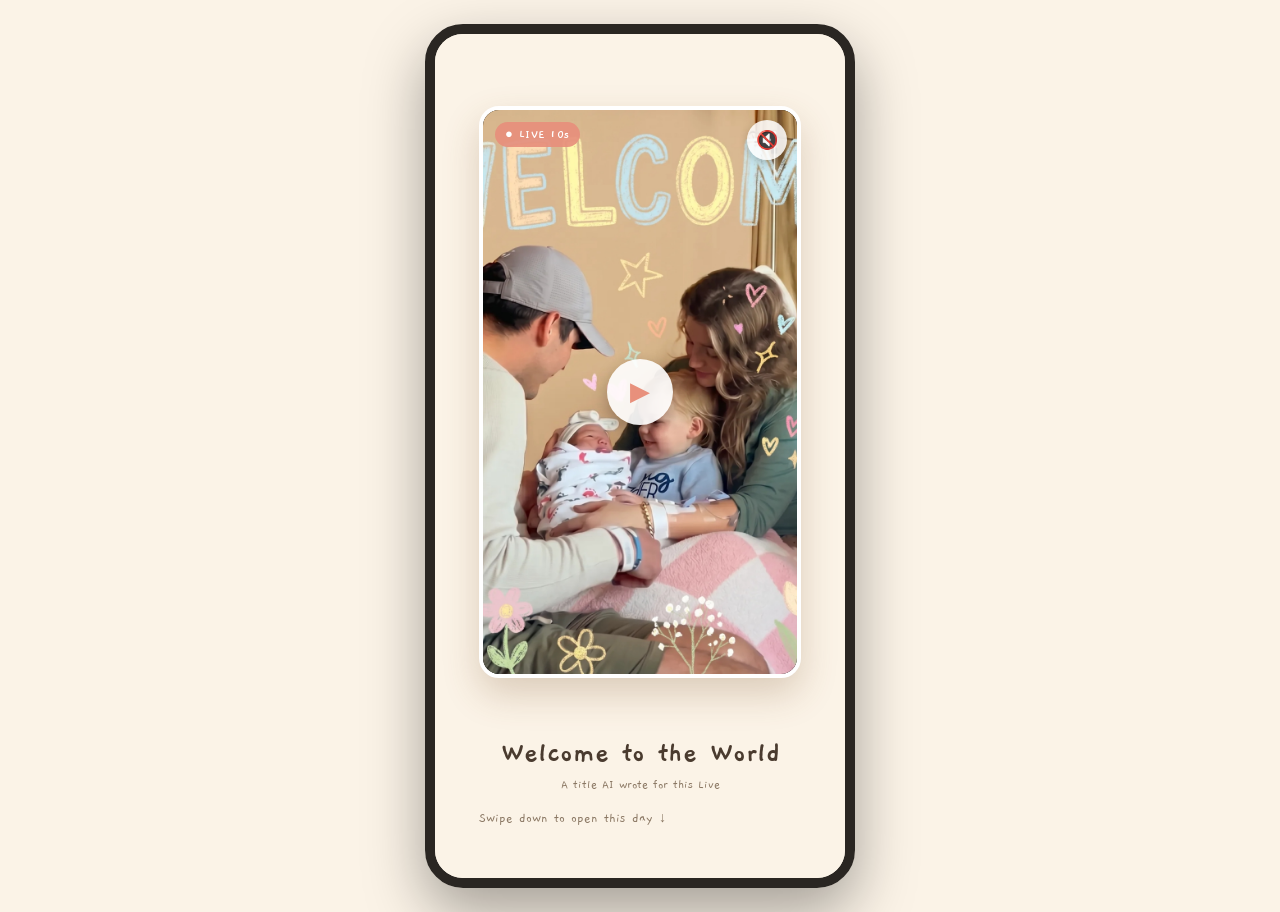
==== index.html @ c050fe30 "Moment 记忆卡片 H5（家庭·新生儿，暖色手账风）· 刷卡 H5 体验 Co-Authored-By: Claude Opus 4.8 (1M context) <noreply@anthrop" ====
<!DOCTYPE html>
<html lang="en">
<head>
<meta charset="UTF-8" />
<meta name="viewport" content="width=device-width, initial-scale=1.0, viewport-fit=cover" />
<title>Moment · Memory Card</title>
<link rel="preconnect" href="https://fonts.googleapis.com" />
<link rel="preconnect" href="https://fonts.gstatic.com" crossorigin />
<link href="https://fonts.googleapis.com/css2?family=Gaegu:wght@400;700&family=Caveat:wght@400;600;700&display=swap" rel="stylesheet" />
<link rel="stylesheet" href="styles.css?v=7" />
</head>
<body>

<!-- decorative stickers (generated by the AI UI auto-design module: newborn · spring · tender theme) -->
<div class="bg-decor" aria-hidden="true">
  <span class="decor d-star"  style="--x:8%;  --d:0s;   --s:1;">✦</span>
  <span class="decor d-cloud" style="--x:78%; --d:3s;   --s:1.2;">☁︎</span>
  <span class="decor d-heart" style="--x:22%; --d:6s;   --s:.9;">❤︎</span>
  <span class="decor d-star"  style="--x:64%; --d:9s;   --s:.8;">✦</span>
  <span class="decor d-dot"   style="--x:42%; --d:1.5s; --s:1;">•</span>
  <span class="decor d-foot"  style="--x:88%; --d:4.5s; --s:1;">👣</span>
</div>

<main class="card">

  <!-- ① Hero: 10s Live + AI title -->
  <section class="module live-module">
    <div class="live-frame">
      <video id="liveVideo" class="live-video"
             playsinline loop muted
             poster="assets/hero.jpg"
             preload="metadata">
        <source src="assets/live.mp4" type="video/mp4" />
      </video>
      <div class="live-badge">● LIVE 10s</div>
      <button id="soundBtn" class="sound-btn" aria-label="toggle sound">🔇</button>
      <button id="playBtn" class="play-overlay" aria-label="play">▶</button>
    </div>
    <!-- AI title: short phrase, ≤4 words -->
    <h1 class="ai-title">Welcome to the World</h1>
    <p class="ai-title-sub">A title AI wrote for this Live</p>
    <div class="scroll-hint">Swipe down to open this day ↓</div>
  </section>

  <!-- ② Cover photo -->
  <section class="cover">
    <div class="cover-frame">
      <img src="assets/hero.jpg" alt="Welcome — family of 4" class="cover-img" />
      <div class="cover-tape tape-l"></div>
      <div class="cover-tape tape-r"></div>
    </div>
    <div class="cover-meta">
      <span class="brandlet">Moment</span>
      <span class="cover-date">August 2024</span>
    </div>
  </section>

  <!-- ③ Audio: fun voice highlights -->
  <section class="module audio-module">
    <div class="m-label">🎙 What everyone's saying</div>
    <div class="bubbles">
      <div class="bubble b-them" data-src="assets/clips/line1.mp3">
        <span class="bub-play">▶</span>I have someone for you to meet, baby ♡
      </div>
      <div class="bubble b-me" data-src="assets/clips/line2.mp3">
        <span class="bub-play">▶</span>You want to get cozy? You can hold her
      </div>
      <div class="bubble b-them" data-src="assets/clips/line3.mp3">
        <span class="bub-play">▶</span>Good job, Ezra — she loves it!
      </div>
      <div class="bubble b-me" data-src="assets/clips/line4.mp3">
        <span class="bub-play">▶</span>Hi, beautiful boy — Mommy missed you today
      </div>
      <div class="bubble b-them" data-src="assets/clips/line5.mp3">
        <span class="bub-play">▶</span>Who's that? Your best friend?
      </div>
    </div>
    <!-- hidden player: plays the per-line clip files -->
    <audio id="clipAudio" preload="none"></audio>
  </section>

  <!-- ④ Text: AI healing poem -->
  <section class="module poem-module">
    <div class="m-label">✍ A little poem for you</div>
    <div class="poem-paper">
      <p class="poem">
        On a March morning, you gently arrived<br/>
        Tiny hands holding the whole wide world<br/>
        Mommy's arms — your very first ocean<br/>
        Daddy's shoulders, shielding you from the wind<br/>
        From today on, we are all your home
      </p>
      <div class="poem-sign">—— by Moment AI</div>
    </div>
  </section>

  <!-- ⑤ Stylized photo: flat cartoon highlight frame -->
  <section class="module stylized-module">
    <div class="m-label">🎨 This frame, turned into art</div>
    <div class="polaroid">
      <div class="polaroid-img-wrap">
        <img src="assets/cover.png" alt="stylized highlight frame" class="polaroid-img" />
      </div>
      <div class="polaroid-cap">Flat cartoon style · highlight</div>
    </div>
  </section>

  <!-- ⑥ Brand + AI auto-design note -->
  <footer class="card-footer">
    <div class="brand">Moment</div>
    <div class="brand-tag">Capturing every moment worth keeping</div>

    <details class="ai-note">
      <summary>✨ This card was designed by AI, just for you</summary>
      <div class="ai-note-body">
        <div class="ai-row"><span>Scene</span><b>Newborn · Family</b></div>
        <div class="ai-row"><span>Time</span><b>Spring morning</b></div>
        <div class="ai-row"><span>Weather</span><b>Sunny ☀︎</b></div>
        <div class="ai-row"><span>Mood</span><b>Tender · Joyful</b></div>
        <div class="ai-row"><span>Style</span><b>Warm storybook + baby stickers</b></div>
      </div>
    </details>
  </footer>

</main>

<script src="app.js?v=7"></script>
</body>
</html>
---- styles.css ----
/* =========================================================
   Moment · 记忆卡片 H5  ——  竖屏 · 简洁绘本 / 儿童化风格
   覆盖 PRD「卡片功能」全部模块：
   首图(Live+AI标题) / 音频 / AI治愈短诗 / 风格化照片 / 品牌标识 / UI自动设计
   ========================================================= */

:root{
  /* 暖橘绘本色板（由 UI 自动设计模块依据「新生儿·春日·温柔」生成） */
  --paper:      #fbf3e7;
  --paper-2:    #f6e8d6;
  --ink:        #4a3b2f;
  --ink-soft:   #8a7763;
  --accent:     #e8907c;   /* 暖珊瑚 */
  --accent-2:   #f4c95d;   /* 奶油黄 */
  --sky:        #a9cbd6;   /* 柔蓝 */
  --line:       #e7d6bf;
  --card-w:     430px;

  --f-cute:  "Gaegu", "Comic Sans MS", "PingFang SC", sans-serif;
  --f-poem:  "Caveat", "Gaegu", "Segoe Script", cursive;
  --f-en:    "Gaegu", "Comic Sans MS", cursive;
}

*{ box-sizing:border-box; margin:0; padding:0; -webkit-tap-highlight-color:transparent; }

html,body{ background:var(--paper); }

body{
  font-family: var(--f-cute);
  color: var(--ink);
  display:flex;
  justify-content:center;
  min-height:100vh;
  /* 单一连续底色，无分层 */
  background: var(--paper);
}

/* ---------- 卡片主体（竖屏画布） ---------- */
.card{
  position:relative;
  width:100%;
  max-width:var(--card-w);
  background: var(--paper);     /* 连续单色，无条纹/渐变分层 */
  min-height:100vh;
  overflow:hidden;
  box-shadow:0 0 50px rgba(120,90,50,.18);
  padding-bottom:48px;
}

/* ---------- 飘落装饰贴纸（UI 自动设计：贴纸层） ---------- */
.bg-decor{ position:fixed; inset:0; pointer-events:none; z-index:5;
  max-width:var(--card-w); margin:0 auto; overflow:hidden; }
.decor{
  position:absolute; top:-8%; left:var(--x);
  font-size:calc(20px * var(--s));
  opacity:.5;
  animation: floatDown 14s linear infinite;
  animation-delay: var(--d);
}
.d-star{ color:var(--accent-2); }
.d-cloud{ color:#fff; font-size:calc(30px*var(--s)); text-shadow:0 2px 6px rgba(140,170,180,.4); }
.d-heart{ color:var(--accent); }
.d-dot{ color:var(--sky); font-size:calc(34px*var(--s)); }
.d-foot{ filter:saturate(.8); }
@keyframes floatDown{
  0%{ transform:translateY(-10vh) rotate(0deg); opacity:0; }
  10%{ opacity:.5; }
  90%{ opacity:.5; }
  100%{ transform:translateY(112vh) rotate(40deg); opacity:0; }
}

/* ---------- ① 封面 ---------- */
.cover{ position:relative; padding:34px 26px 22px; text-align:center; z-index:6; }
.cover-frame{
  position:relative;
  background:#fff;
  padding:12px 12px 14px;
  border-radius:6px;
  box-shadow:0 14px 30px rgba(120,80,40,.22);
  transform:rotate(-2deg);
}
.cover-img{ width:100%; display:block; border-radius:3px; }
.cover-tape{
  position:absolute; top:-14px; width:74px; height:30px;
  background:rgba(244,201,93,.6);
  box-shadow:0 2px 4px rgba(0,0,0,.08);
}
.tape-l{ left:14px; transform:rotate(-8deg); }
.tape-r{ right:14px; transform:rotate(7deg); }
.cover-meta{
  display:flex; justify-content:space-between; align-items:baseline;
  margin:18px 6px 0;
}
.brandlet{ font-family:var(--f-en); font-size:24px; color:var(--accent); font-weight:700; }
.cover-date{ font-family:var(--f-en); font-size:18px; color:var(--ink-soft); letter-spacing:2px; }
.scroll-hint{
  margin-top:16px; font-size:14px; color:var(--ink-soft);
  animation: bob 1.8s ease-in-out infinite;
}
@keyframes bob{ 0%,100%{ transform:translateY(0); } 50%{ transform:translateY(5px); } }

/* ---------- 通用模块 ---------- */
.module{ position:relative; z-index:6; padding:26px 26px 8px; }
.m-label{
  display:inline-block;
  font-size:16px; color:var(--ink);
  background:var(--accent-2);
  padding:5px 14px; border-radius:14px 14px 14px 4px;
  box-shadow:0 3px 0 rgba(190,150,60,.35);
  margin-bottom:16px;
}

/* ---------- ② 首图 Live ---------- */
.module.live-module{
  padding:72px 44px 64px;
}
.live-frame{
  position:relative;
  width:100%;
  max-width:340px;
  margin:0 auto 56px;
  aspect-ratio:720 / 1278;
  border-radius:20px;
  overflow:hidden;
  background:#000;
  box-shadow:0 16px 36px rgba(120,80,40,.24);
  border:4px solid #fff;
}
.live-module .ai-title,
.live-module .ai-title-sub,
.live-module .scroll-hint{
  padding-left:0;
  padding-right:0;
}
.live-video{ width:100%; height:100%; object-fit:cover; display:block; }
.live-badge{
  position:absolute; top:12px; left:12px;
  background:rgba(232,144,124,.92); color:#fff;
  font-family:var(--f-en); font-size:13px; font-weight:700;
  padding:4px 10px; border-radius:20px;
  letter-spacing:.5px;
}
.sound-btn{
  position:absolute; top:10px; right:10px;
  width:40px; height:40px; border:none; border-radius:50%;
  background:rgba(255,255,255,.85); font-size:18px; cursor:pointer;
  box-shadow:0 3px 8px rgba(0,0,0,.2);
}
.play-overlay{
  position:absolute; inset:0; margin:auto;
  width:66px; height:66px; border:none; border-radius:50%;
  background:rgba(255,255,255,.9); color:var(--accent);
  font-size:26px; cursor:pointer;
  display:flex; align-items:center; justify-content:center;
  box-shadow:0 6px 16px rgba(0,0,0,.25);
  transition:opacity .3s, transform .2s;
}
.play-overlay.hidden{ opacity:0; pointer-events:none; transform:scale(.7); }
.play-overlay:active{ transform:scale(.9); }

.ai-title{
  font-family:var(--f-cute);
  font-size:30px; color:var(--ink);
  text-align:center; margin:0 0 4px; line-height:1.3;
}
.ai-title-sub{ text-align:center; font-size:13px; color:var(--ink-soft); }

/* ---------- ③ 音频气泡 ---------- */
.bubbles{ display:flex; flex-direction:column; gap:12px; margin-bottom:18px; }
.bubble{
  max-width:82%; padding:12px 16px; font-size:16px; line-height:1.5;
  border-radius:18px; box-shadow:0 4px 10px rgba(120,80,40,.12);
  position:relative; cursor:pointer;
  display:flex; align-items:center; gap:9px;
  transition:transform .12s ease, box-shadow .2s ease;
}
.bubble:active{ transform:scale(.98); }
.bub-play{
  flex:0 0 auto;
  width:22px; height:22px; border-radius:50%;
  display:inline-flex; align-items:center; justify-content:center;
  font-size:10px; color:#fff; background:var(--accent);
}
.b-them{ align-self:flex-start; background:#fff; border-bottom-left-radius:4px; }
.b-me{ align-self:flex-end; background:var(--sky); color:#2b4750; border-bottom-right-radius:4px; }
.b-me .bub-play{ background:#2b4750; }
.bubble.playing{ box-shadow:0 0 0 2px var(--accent), 0 6px 14px rgba(232,144,124,.35); }
.bubble.playing .bub-play{ animation:pulse 1s ease-in-out infinite; }
@keyframes pulse{ 0%,100%{ transform:scale(1); } 50%{ transform:scale(1.18); } }
.audio-play{
  display:flex; align-items:center; gap:12px;
  width:100%; padding:14px 18px; border:none; cursor:pointer;
  background:var(--accent); color:#fff; border-radius:18px;
  font-family:var(--f-cute); font-size:16px;
  box-shadow:0 6px 14px rgba(232,144,124,.4);
}
.ap-icon{ font-size:16px; }
.ap-wave{ display:flex; align-items:center; gap:3px; height:20px; flex:1; }
.ap-wave i{ width:3px; height:6px; background:rgba(255,255,255,.9); border-radius:2px; }
.audio-play.playing .ap-wave i{ animation: wave .9s ease-in-out infinite; }
.ap-wave i:nth-child(2){ animation-delay:.15s; }
.ap-wave i:nth-child(3){ animation-delay:.3s; }
.ap-wave i:nth-child(4){ animation-delay:.45s; }
.ap-wave i:nth-child(5){ animation-delay:.6s; }
@keyframes wave{ 0%,100%{ height:6px; } 50%{ height:18px; } }
.ap-text{ white-space:nowrap; }

/* ---------- ④ AI 治愈短诗 ---------- */
.poem-paper{
  background:#fffdf8;
  border:1px dashed var(--line);
  border-radius:14px;
  padding:26px 22px 18px;
  box-shadow:0 6px 16px rgba(120,80,40,.1);
}
.poem{
  font-family:var(--f-poem);
  font-size:27px; line-height:1.7; color:var(--ink);
  letter-spacing:.3px;
}
.poem-sign{ text-align:right; margin-top:14px; font-family:var(--f-en); font-size:14px; color:var(--ink-soft); }

/* ---------- ⑤ 风格化照片（拍立得） ---------- */
.stylized-module{ display:flex; flex-direction:column; align-items:flex-start; }
.polaroid{
  align-self:center;
  background:#fff; padding:14px 14px 0; border-radius:4px;
  box-shadow:0 14px 30px rgba(120,80,40,.22);
  transform:rotate(2deg);
  margin-top:6px;
}
.polaroid-img-wrap{ overflow:hidden; border-radius:2px; }
.polaroid-img{ width:100%; display:block; filter:saturate(1.05) contrast(1.02); }
.polaroid-cap{
  font-family:var(--f-en); font-size:18px; color:var(--ink-soft);
  text-align:center; padding:14px 0 18px;
}

/* ---------- ⑥ 品牌标识 + UI 自动设计 ---------- */
.card-footer{ position:relative; z-index:6; text-align:center; padding:34px 26px 0; }
.brand{ font-family:var(--f-en); font-size:36px; color:var(--accent); font-weight:700; }
.brand-tag{ font-size:13px; color:var(--ink-soft); margin-top:2px; }

.ai-note{
  margin:24px auto 0; max-width:320px;
  background:#fffdf8; border:1px solid var(--line); border-radius:14px;
  text-align:left; overflow:hidden;
}
.ai-note summary{
  cursor:pointer; list-style:none; padding:13px 16px;
  font-size:14px; color:var(--ink); background:var(--paper-2);
}
.ai-note summary::-webkit-details-marker{ display:none; }
.ai-note-body{ padding:8px 16px 14px; }
.ai-row{ display:flex; justify-content:space-between; padding:7px 0; border-bottom:1px dashed var(--line); font-size:14px; }
.ai-row:last-child{ border-bottom:none; }
.ai-row span{ color:var(--ink-soft); }
.ai-row b{ color:var(--ink); font-weight:400; }

/* ---------- 桌面预览：模拟手机外框 ---------- */
@media (min-width:480px){
  body{ align-items:center; padding:24px 0; }
  .card{ border-radius:38px; min-height:auto; max-height:96vh; overflow-y:auto;
         border:10px solid #2a2622; box-shadow:0 24px 60px rgba(0,0,0,.35); }
  .live-frame{
    border-radius:20px;
  }
  .bg-decor{ display:none; }
}
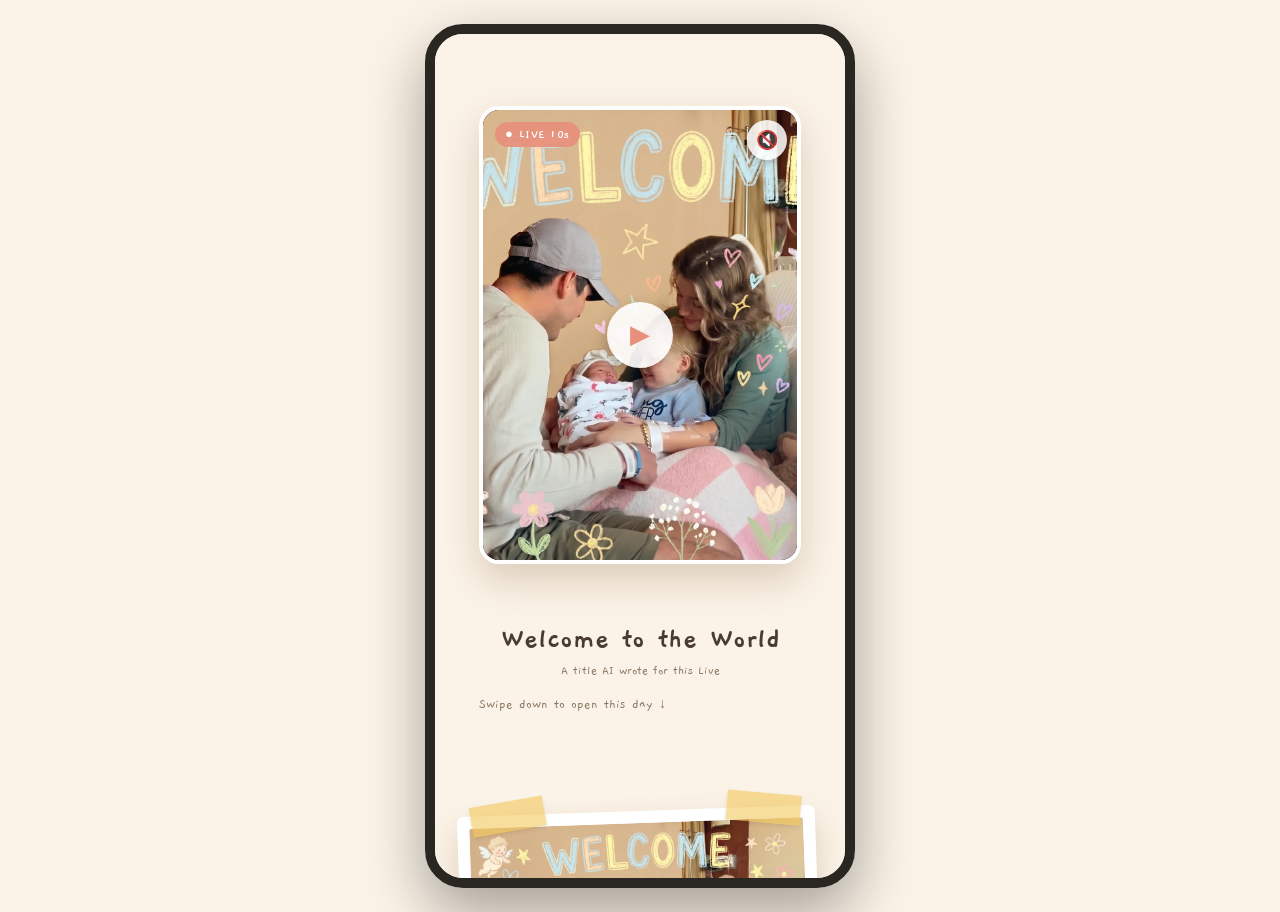
==== commit 98f87f2b: "Remove stylized photo section and 'This card was designed by AI' note" ====
--- a/index.html
+++ b/index.html
@@ -94,32 +94,10 @@
     </div>
   </section>
 
-  <!-- ⑤ Stylized photo: flat cartoon highlight frame -->
-  <section class="module stylized-module">
-    <div class="m-label">🎨 This frame, turned into art</div>
-    <div class="polaroid">
-      <div class="polaroid-img-wrap">
-        <img src="assets/cover.png" alt="stylized highlight frame" class="polaroid-img" />
-      </div>
-      <div class="polaroid-cap">Flat cartoon style · highlight</div>
-    </div>
-  </section>
-
-  <!-- ⑥ Brand + AI auto-design note -->
+  <!-- ⑤ Brand + AI auto-design note -->
   <footer class="card-footer">
     <div class="brand">Moment</div>
     <div class="brand-tag">Capturing every moment worth keeping</div>
-
-    <details class="ai-note">
-      <summary>✨ This card was designed by AI, just for you</summary>
-      <div class="ai-note-body">
-        <div class="ai-row"><span>Scene</span><b>Newborn · Family</b></div>
-        <div class="ai-row"><span>Time</span><b>Spring morning</b></div>
-        <div class="ai-row"><span>Weather</span><b>Sunny ☀︎</b></div>
-        <div class="ai-row"><span>Mood</span><b>Tender · Joyful</b></div>
-        <div class="ai-row"><span>Style</span><b>Warm storybook + baby stickers</b></div>
-      </div>
-    </details>
   </footer>
 
 </main>
--- a/styles.css
+++ b/styles.css
@@ -119,7 +119,7 @@
   width:100%;
   max-width:340px;
   margin:0 auto 56px;
-  aspect-ratio:720 / 1278;
+  aspect-ratio:38 / 54;
   border-radius:20px;
   overflow:hidden;
   background:#000;
